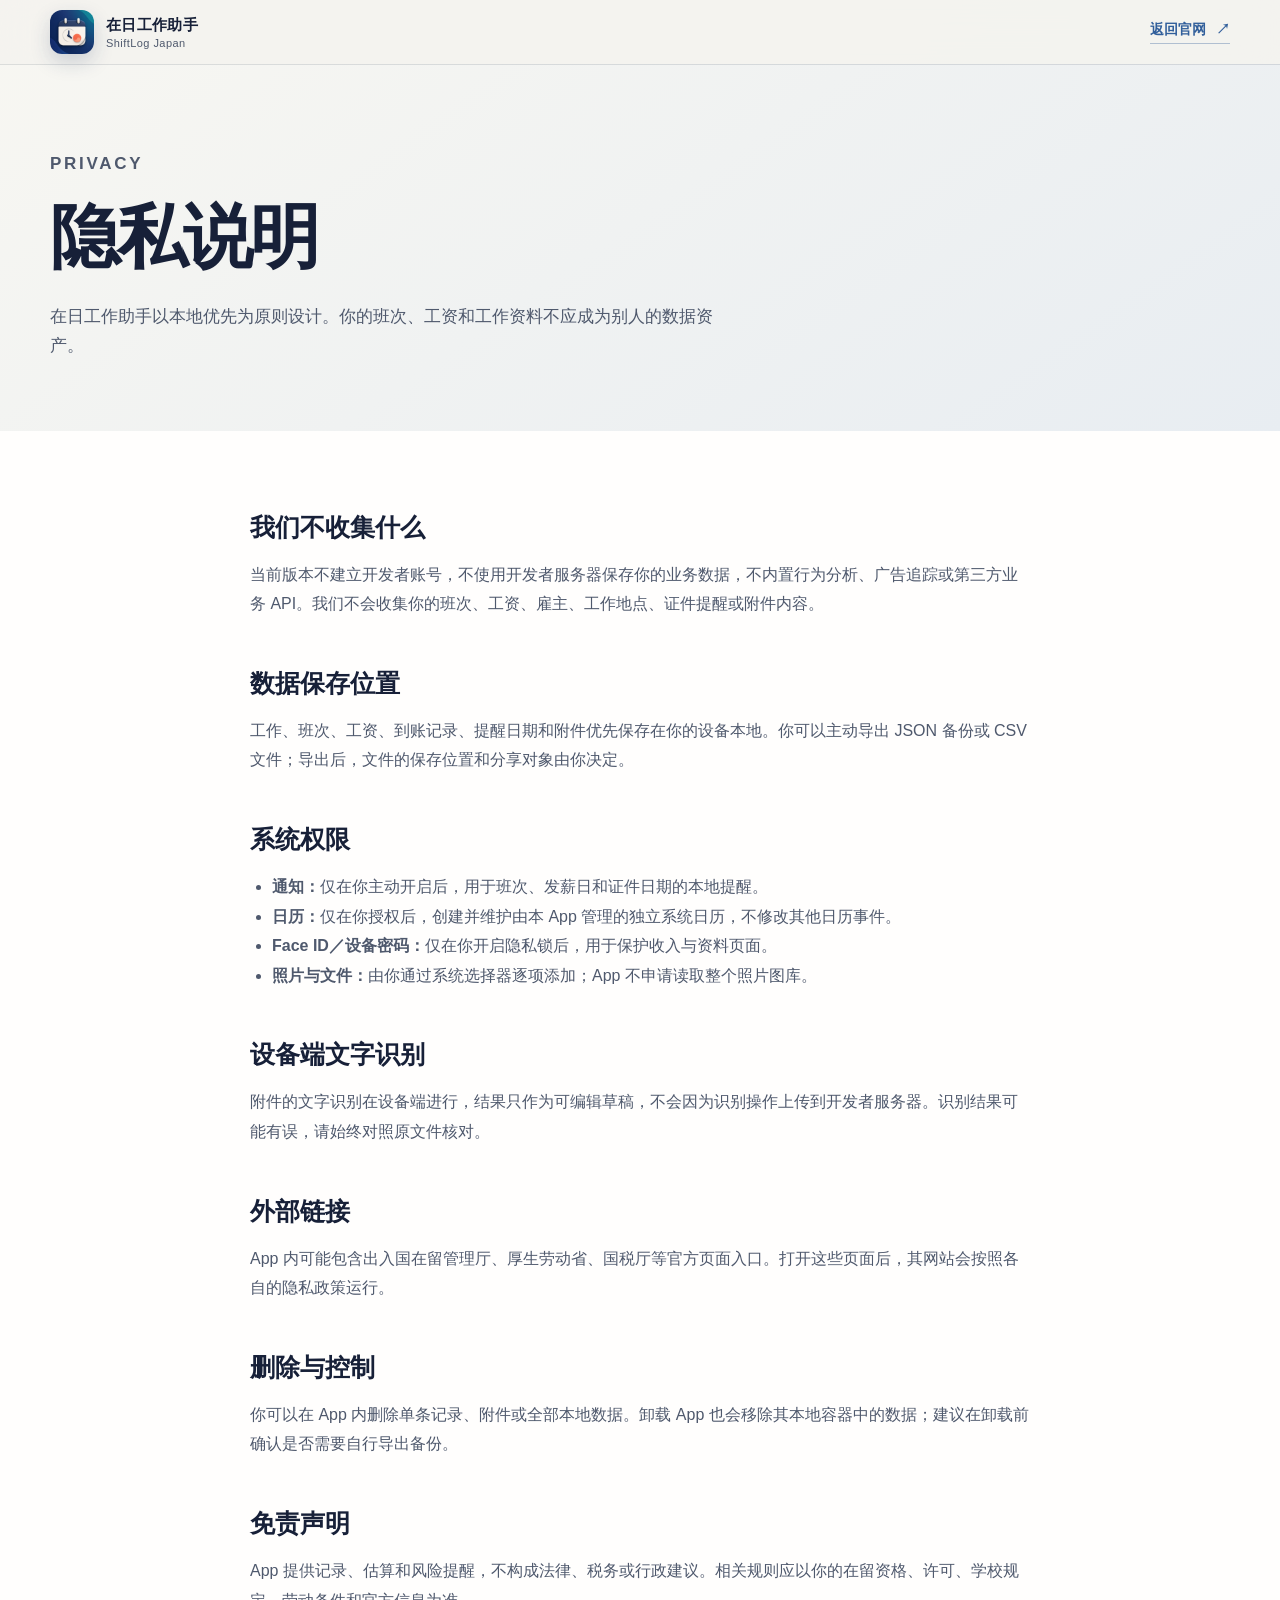
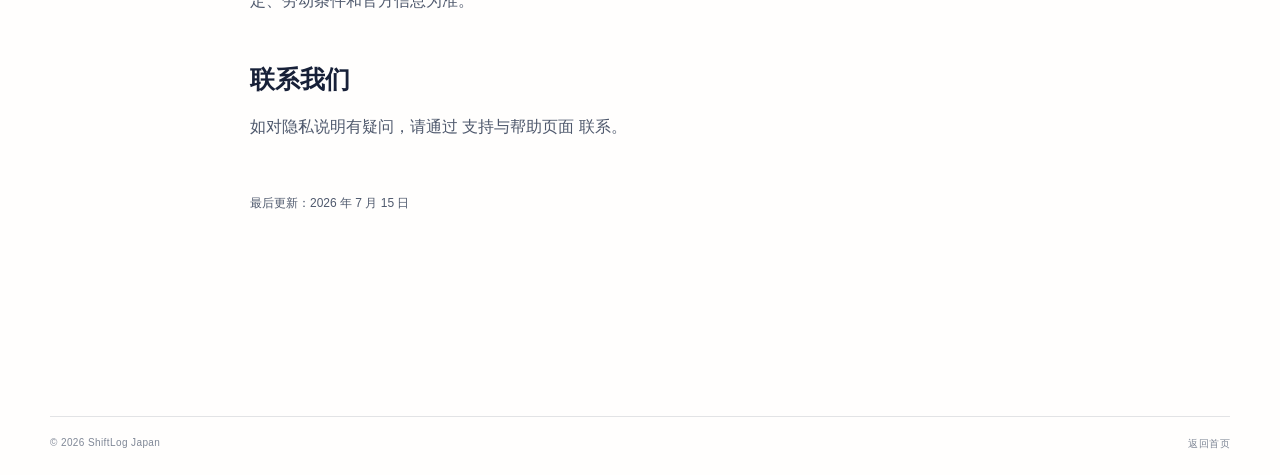
==== website/privacy.html @ 6d545848 "Add GitHub Pages product website" ====
<!doctype html>
<html lang="zh-CN">
<head>
  <meta charset="utf-8"><meta name="viewport" content="width=device-width, initial-scale=1">
  <meta name="theme-color" content="#f4f3ee"><meta name="description" content="在日工作助手隐私说明">
  <title>隐私说明 · 在日工作助手</title>
  <link rel="icon" href="assets/app-icon.png"><link rel="stylesheet" href="styles.css">
</head>
<body class="legal-page">
  <header class="site-header scrolled">
    <div class="nav-wrap"><a class="brand" href="index.html"><img src="assets/app-icon.png" alt="" width="44" height="44"><span><strong>在日工作助手</strong><small>ShiftLog Japan</small></span></a><a class="text-link" href="index.html">返回官网 <span aria-hidden="true">↗</span></a></div>
  </header>
  <main>
    <section class="legal-hero"><div class="shell"><p class="section-kicker">Privacy</p><h1>隐私说明</h1><p>在日工作助手以本地优先为原则设计。你的班次、工资和工作资料不应成为别人的数据资产。</p></div></section>
    <article class="legal-content">
      <section><h2>我们不收集什么</h2><p>当前版本不建立开发者账号，不使用开发者服务器保存你的业务数据，不内置行为分析、广告追踪或第三方业务 API。我们不会收集你的班次、工资、雇主、工作地点、证件提醒或附件内容。</p></section>
      <section><h2>数据保存位置</h2><p>工作、班次、工资、到账记录、提醒日期和附件优先保存在你的设备本地。你可以主动导出 JSON 备份或 CSV 文件；导出后，文件的保存位置和分享对象由你决定。</p></section>
      <section><h2>系统权限</h2><ul><li><strong>通知：</strong>仅在你主动开启后，用于班次、发薪日和证件日期的本地提醒。</li><li><strong>日历：</strong>仅在你授权后，创建并维护由本 App 管理的独立系统日历，不修改其他日历事件。</li><li><strong>Face ID／设备密码：</strong>仅在你开启隐私锁后，用于保护收入与资料页面。</li><li><strong>照片与文件：</strong>由你通过系统选择器逐项添加；App 不申请读取整个照片图库。</li></ul></section>
      <section><h2>设备端文字识别</h2><p>附件的文字识别在设备端进行，结果只作为可编辑草稿，不会因为识别操作上传到开发者服务器。识别结果可能有误，请始终对照原文件核对。</p></section>
      <section><h2>外部链接</h2><p>App 内可能包含出入国在留管理厅、厚生劳动省、国税厅等官方页面入口。打开这些页面后，其网站会按照各自的隐私政策运行。</p></section>
      <section><h2>删除与控制</h2><p>你可以在 App 内删除单条记录、附件或全部本地数据。卸载 App 也会移除其本地容器中的数据；建议在卸载前确认是否需要自行导出备份。</p></section>
      <section><h2>免责声明</h2><p>App 提供记录、估算和风险提醒，不构成法律、税务或行政建议。相关规则应以你的在留资格、许可、学校规定、劳动条件和官方信息为准。</p></section>
      <section><h2>联系我们</h2><p>如对隐私说明有疑问，请通过 <a href="support.html">支持与帮助页面</a> 联系。</p></section>
      <p class="legal-date">最后更新：2026 年 7 月 15 日</p>
    </article>
  </main>
  <footer class="site-footer"><div class="shell footer-bottom"><span>© 2026 ShiftLog Japan</span><a href="index.html">返回首页</a></div></footer>
</body>
</html>
---- website/styles.css ----
:root {
  --ink: #172038;
  --ink-soft: #4f596d;
  --paper: #f4f3ee;
  --white: #fffefd;
  --blue: #315f9b;
  --blue-deep: #173665;
  --blue-pale: #dfe7f1;
  --coral: #ee725a;
  --aqua: #4bb5b2;
  --line: rgba(23, 32, 56, .12);
  --shadow: 0 24px 60px rgba(27, 48, 80, .13);
  --radius-lg: 40px;
  --radius-md: 26px;
  --shell: min(1180px, calc(100% - 48px));
}

* { box-sizing: border-box; }
html { scroll-behavior: smooth; }
body {
  margin: 0;
  background: var(--paper);
  color: var(--ink);
  font-family: -apple-system, BlinkMacSystemFont, "SF Pro Display", "PingFang SC", "Hiragino Sans GB", "Yu Gothic", "Noto Sans CJK JP", sans-serif;
  -webkit-font-smoothing: antialiased;
  overflow-x: hidden;
}
body.nav-open { overflow: hidden; }
a { color: inherit; text-decoration: none; }
button { font: inherit; }
img { max-width: 100%; height: auto; display: block; }
.shell { width: var(--shell); margin-inline: auto; }
.section { padding: 116px 0; }
.sr-only { position: absolute; width: 1px; height: 1px; padding: 0; margin: -1px; overflow: hidden; clip: rect(0,0,0,0); white-space: nowrap; border: 0; }
.skip-link { position: fixed; z-index: 200; left: 16px; top: -100px; padding: 12px 16px; background: var(--ink); color: white; border-radius: 12px; transition: top .2s; }
.skip-link:focus { top: 16px; }

.site-header { position: fixed; z-index: 100; top: 0; left: 0; width: 100%; padding: 18px 0; transition: background .25s, box-shadow .25s, padding .25s; }
.site-header.scrolled { padding: 10px 0; background: rgba(244, 243, 238, .88); backdrop-filter: blur(20px); box-shadow: 0 1px 0 var(--line); }
.nav-wrap { width: var(--shell); margin: auto; display: flex; align-items: center; justify-content: space-between; }
.brand { display: inline-flex; align-items: center; gap: 12px; }
.brand img { width: 44px; height: 44px; object-fit: cover; border-radius: 12px; box-shadow: 0 8px 20px rgba(20, 47, 88, .18); }
.brand span { display: flex; flex-direction: column; }
.brand strong { font-size: 15px; letter-spacing: .02em; }
.brand small { color: var(--ink-soft); font-size: 11px; margin-top: 2px; letter-spacing: .04em; }
.nav-links { display: flex; align-items: center; gap: 30px; font-size: 14px; font-weight: 650; }
.nav-links > a { color: var(--ink-soft); transition: color .2s; }
.nav-links > a:hover { color: var(--blue); }
.language-switcher { display: flex; padding: 4px; border: 1px solid var(--line); border-radius: 999px; background: rgba(255,255,255,.55); }
.language-switcher button { border: 0; background: transparent; color: var(--ink-soft); min-width: 32px; height: 30px; border-radius: 999px; cursor: pointer; font-size: 12px; font-weight: 700; }
.language-switcher button[aria-pressed="true"] { background: var(--ink); color: white; }
.nav-toggle { display: none; width: 44px; height: 44px; border: 1px solid var(--line); border-radius: 14px; background: rgba(255,255,255,.75); align-items: center; justify-content: center; flex-direction: column; gap: 5px; }
.nav-toggle > span:not(.sr-only) { width: 18px; height: 2px; background: var(--ink); border-radius: 2px; transition: transform .2s, opacity .2s; }

.hero { position: relative; min-height: 830px; padding: 154px 0 46px; overflow: hidden; background: linear-gradient(145deg, #f8f7f2 0%, #f1f3f3 52%, #e8edf2 100%); }
.hero::after { content: ""; position: absolute; inset: auto 0 0; height: 1px; background: var(--line); }
.hero-grid { position: relative; z-index: 2; display: grid; grid-template-columns: .92fr 1.08fr; gap: 60px; align-items: center; }
.hero-copy { padding-top: 18px; }
.eyebrow { display: inline-flex; align-items: center; gap: 10px; padding: 8px 13px 8px 10px; border: 1px solid var(--line); border-radius: 999px; background: rgba(255,255,255,.58); font-size: 13px; font-weight: 700; color: var(--blue); }
.live-dot { width: 8px; height: 8px; border-radius: 50%; background: var(--coral); box-shadow: 0 0 0 5px rgba(238,114,90,.13); }
.hero h1 { margin: 28px 0 22px; max-width: 620px; font-size: clamp(52px, 6vw, 82px); line-height: 1.03; letter-spacing: -.055em; font-weight: 800; }
.hero-lead { max-width: 565px; margin: 0; color: var(--ink-soft); font-size: clamp(18px, 2vw, 21px); line-height: 1.75; }
.hero-actions { display: flex; align-items: center; gap: 28px; margin-top: 34px; }
.button { display: inline-flex; align-items: center; gap: 12px; padding: 12px 21px; border-radius: 17px; }
.button-primary { color: white; background: var(--ink); box-shadow: 0 12px 28px rgba(23,32,56,.22); transition: transform .2s, box-shadow .2s; }
.button-primary:hover { transform: translateY(-2px); box-shadow: 0 16px 32px rgba(23,32,56,.28); }
.button-icon { font-size: 30px; line-height: 1; }
.button span:nth-child(2) { display: flex; flex-direction: column; }
.button small { font-size: 10px; opacity: .7; }
.button strong { font-size: 15px; }
.text-link { display: inline-flex; gap: 10px; color: var(--blue); font-size: 14px; font-weight: 750; border-bottom: 1px solid rgba(49,95,155,.35); padding-bottom: 4px; }
.trust-row { display: flex; flex-wrap: wrap; gap: 17px; margin: 32px 0 0; padding: 0; list-style: none; color: var(--ink-soft); font-size: 12px; font-weight: 650; }
.trust-row li { display: flex; align-items: center; gap: 6px; }
.check { color: var(--aqua); font-size: 15px; font-weight: 900; }
.hero-visual { position: relative; height: 590px; }
.phone { position: absolute; overflow: hidden; border-radius: 36px; background: #fff; border: 7px solid #18243a; box-shadow: 0 38px 70px rgba(21,42,73,.25); }
.phone::before { content: ""; position: absolute; z-index: 3; top: 8px; left: 50%; transform: translateX(-50%); width: 70px; height: 18px; border-radius: 999px; background: #121a29; }
.phone img { width: 100%; height: 100%; object-fit: cover; }
.phone-front { z-index: 3; width: 268px; height: 582px; left: 86px; top: 3px; transform: rotate(-2deg); }
.phone-back { z-index: 2; width: 234px; height: 508px; right: 20px; top: 48px; opacity: .96; transform: rotate(7deg); }
.floating-card { position: absolute; z-index: 5; display: flex; align-items: center; gap: 11px; padding: 13px 15px; border-radius: 18px; background: rgba(255,255,255,.86); border: 1px solid rgba(255,255,255,.9); backdrop-filter: blur(18px); box-shadow: 0 18px 38px rgba(26,50,82,.18); }
.floating-card span:nth-child(2) { display: flex; flex-direction: column; gap: 3px; }
.floating-card small { color: var(--ink-soft); font-size: 10px; }
.floating-card strong { font-size: 12px; }
.floating-icon { display: grid; place-items: center; width: 32px; height: 32px; background: var(--blue-pale); color: var(--blue); border-radius: 10px; font-weight: 900; }
.card-shift { top: 105px; left: 0; }
.card-hours { right: -4px; bottom: 67px; }
.mini-ring { position: relative; display: grid; place-items: center; width: 35px; height: 35px; border-radius: 50%; background: conic-gradient(var(--coral) 0 89%, #e7e8e9 89% 100%); }
.mini-ring::after { content: ""; position: absolute; width: 27px; height: 27px; border-radius: 50%; background: white; }
.mini-ring b { position: relative; z-index: 2; font-size: 9px; }
.orbit { position: absolute; border: 1px solid rgba(49,95,155,.14); border-radius: 50%; }
.orbit-one { width: 520px; height: 520px; top: 30px; left: 30px; }
.orbit-two { width: 410px; height: 410px; top: 85px; left: 85px; }
.hero-glow { position: absolute; border-radius: 50%; filter: blur(2px); opacity: .65; }
.hero-glow-one { width: 560px; height: 560px; right: -150px; top: -200px; background: radial-gradient(circle, rgba(75,181,178,.24), transparent 68%); }
.hero-glow-two { width: 620px; height: 620px; left: -320px; bottom: -300px; background: radial-gradient(circle, rgba(49,95,155,.17), transparent 68%); }
.hero-foot { position: relative; z-index: 2; display: flex; align-items: center; gap: 24px; margin-top: 22px; color: var(--ink-soft); font-size: 12px; letter-spacing: .08em; }
.hero-foot .rule { flex: 1; height: 1px; background: var(--line); }

.section-kicker { margin: 0 0 19px; color: var(--coral); font-size: 12px; font-weight: 800; letter-spacing: .16em; text-transform: uppercase; }
.section-kicker.light { color: #8fd8d5; }
.manifesto { background: var(--white); }
.manifesto-grid { display: grid; grid-template-columns: 1fr 3fr; gap: 40px; }
.manifesto h2 { max-width: 820px; margin: 0; font-size: clamp(38px, 5vw, 62px); line-height: 1.18; letter-spacing: -.045em; }
.manifesto p:last-child { max-width: 760px; margin: 36px 0 0; color: var(--ink-soft); font-size: 18px; line-height: 1.85; }

.features { background: var(--paper); }
.section-heading { display: grid; grid-template-columns: 1.4fr .6fr; gap: 80px; align-items: end; margin-bottom: 48px; }
.section-heading h2 { max-width: 760px; margin: 0; font-size: clamp(36px, 4.5vw, 56px); line-height: 1.15; letter-spacing: -.045em; }
.section-heading > p { margin: 0 0 6px; color: var(--ink-soft); font-size: 16px; line-height: 1.75; }
.feature-grid { display: grid; grid-template-columns: 1fr 1fr; gap: 22px; }
.feature-card { position: relative; min-height: 500px; padding: 35px; border: 1px solid rgba(23,32,56,.09); border-radius: var(--radius-lg); overflow: hidden; background: rgba(255,255,255,.74); box-shadow: 0 12px 40px rgba(27,48,80,.05); }
.feature-copy { position: relative; z-index: 2; max-width: 450px; }
.feature-number { display: inline-grid; place-items: center; width: 38px; height: 28px; border-radius: 999px; background: var(--blue-pale); color: var(--blue); font-size: 11px; font-weight: 800; }
.feature-card h3 { margin: 19px 0 12px; font-size: 28px; letter-spacing: -.025em; }
.feature-card p { margin: 0; color: var(--ink-soft); font-size: 15px; line-height: 1.75; }
.calendar-art { position: absolute; width: 72%; right: -2%; bottom: -8%; padding: 24px; border-radius: 26px 0 0 0; background: #eef2f6; transform: rotate(-2deg); }
.cal-top { display: flex; justify-content: space-between; font-weight: 800; font-size: 14px; }
.cal-days, .cal-grid { display: grid; grid-template-columns: repeat(7, 1fr); gap: 10px; margin-top: 16px; text-align: center; }
.cal-days { color: #8991a0; font-size: 9px; }
.cal-grid i { width: 25px; height: 25px; margin: auto; border-radius: 9px; background: rgba(255,255,255,.78); }
.cal-grid i.job-blue { background: #90aad0; box-shadow: inset 0 -5px 0 #5c81b8; }
.cal-grid i.job-coral { background: #edb19e; box-shadow: inset 0 -5px 0 #cf7957; }
.cal-grid i.today { background: var(--ink); }
.feature-money { background: #eef2f5; }
.money-art { position: absolute; left: 35px; right: 35px; bottom: 32px; padding: 25px; border-radius: 26px; background: rgba(255,255,255,.83); }
.money-art small { color: var(--ink-soft); }
.money-art > strong { display: block; margin-top: 8px; font-size: 34px; letter-spacing: -.04em; }
.money-bars { height: 105px; display: flex; align-items: end; gap: 15px; margin-top: 16px; border-bottom: 1px solid var(--line); }
.money-bars i { flex: 1; height: var(--h); border-radius: 8px 8px 0 0; background: var(--blue); opacity: .86; }
.money-bars i:nth-child(even) { background: var(--coral); }
.money-legend { display: flex; gap: 18px; margin-top: 10px; color: var(--ink-soft); font-size: 10px; }
.money-legend span { display: flex; align-items: center; gap: 5px; }
.money-legend b { width: 7px; height: 7px; background: var(--blue); border-radius: 50%; }
.money-legend span:last-child b { background: var(--coral); }
.feature-risk { background: #e6eee9; }
.risk-art { position: absolute; left: 35px; right: 35px; bottom: 35px; padding: 26px; background: rgba(255,255,255,.78); border-radius: 26px; }
.risk-head { display: flex; align-items: baseline; justify-content: space-between; color: var(--ink-soft); font-size: 12px; }
.risk-head strong { color: var(--ink); font-size: 30px; }
.progress { height: 13px; margin: 18px 0 8px; background: #d9dedb; border-radius: 99px; overflow: hidden; }
.progress i { display: block; width: 89%; height: 100%; background: linear-gradient(90deg, var(--aqua), #eeb06c 78%, var(--coral)); border-radius: inherit; }
.risk-scale { display: flex; justify-content: space-between; color: #858d94; font-size: 9px; }
.risk-note { display: flex; align-items: center; gap: 10px; margin-top: 18px; }
.risk-note span { display: grid; place-items: center; width: 25px; height: 25px; border-radius: 50%; background: #f5dccb; color: #b85238; font-weight: 900; }
.risk-note p { color: var(--ink); font-size: 12px; font-weight: 700; }
.feature-docs { background: #f0ebe7; }
.docs-art { position: absolute; left: 50%; bottom: -14%; width: 330px; height: 250px; transform: translateX(-50%); }
.doc { position: absolute; width: 190px; height: 245px; padding: 24px; border-radius: 15px; background: white; box-shadow: var(--shadow); }
.doc span { font-size: 14px; font-weight: 800; }
.doc i { display: block; height: 6px; margin-top: 14px; border-radius: 99px; background: #e7e9ed; }
.doc i:nth-child(3) { width: 70%; }
.doc-one { left: 18px; top: 15px; transform: rotate(-8deg); }
.doc-two { right: 18px; top: 0; transform: rotate(7deg); }
.lock-mark { position: absolute; z-index: 4; display: grid; place-items: center; left: 50%; top: 92px; width: 68px; height: 68px; border-radius: 22px; transform: translateX(-50%); background: var(--ink); color: white; font-size: 29px; box-shadow: 0 14px 28px rgba(23,32,56,.25); }

.privacy { padding-top: 50px; }
.privacy-panel { display: grid; grid-template-columns: 1.05fr .95fr; gap: 76px; padding: 72px; border-radius: 52px; background: radial-gradient(circle at 80% 20%, rgba(75,181,178,.25), transparent 30%), linear-gradient(145deg, #192843, #0f1c32); color: white; box-shadow: 0 35px 80px rgba(21,38,68,.2); }
.privacy-copy h2 { margin: 0; font-size: clamp(40px, 5vw, 60px); line-height: 1.12; letter-spacing: -.045em; }
.privacy-copy > p:not(.section-kicker) { max-width: 530px; margin: 26px 0; color: rgba(255,255,255,.7); font-size: 16px; line-height: 1.8; }
.privacy-link { display: inline-flex; gap: 28px; align-items: center; padding-bottom: 5px; border-bottom: 1px solid rgba(255,255,255,.4); font-weight: 700; font-size: 14px; }
.privacy-list { display: grid; grid-template-columns: 1fr 1fr; gap: 14px; align-content: center; }
.privacy-list > div { display: flex; align-items: center; gap: 13px; min-height: 115px; padding: 20px; border: 1px solid rgba(255,255,255,.11); border-radius: 24px; background: rgba(255,255,255,.07); backdrop-filter: blur(12px); }
.privacy-symbol { display: grid; place-items: center; flex: 0 0 38px; width: 38px; height: 38px; border-radius: 12px; background: rgba(143,216,213,.14); color: #8fd8d5; font-size: 20px; font-weight: 800; }
.privacy-list p { display: flex; flex-direction: column; gap: 5px; margin: 0; }
.privacy-list strong { font-size: 14px; }
.privacy-list small { color: rgba(255,255,255,.55); font-size: 11px; line-height: 1.4; }

.screens { overflow: hidden; }
.screenshot-track { display: flex; gap: 24px; overflow-x: auto; scroll-snap-type: x mandatory; scrollbar-width: none; padding: 16px max(24px, calc((100vw - 1180px) / 2)) 50px; margin-inline: calc((100vw - 100%) / -2); }
.screenshot-track::-webkit-scrollbar { display: none; }
.screenshot-card { flex: 0 0 250px; height: 525px; padding: 14px 14px 0; border: 1px solid var(--line); border-radius: 34px; overflow: hidden; scroll-snap-align: center; background: #e8ebef; cursor: zoom-in; text-align: left; box-shadow: 0 16px 38px rgba(24,45,74,.11); transition: transform .25s; }
.screenshot-card:hover { transform: translateY(-7px); }
.screenshot-card span { display: block; padding: 6px 5px 14px; color: var(--ink-soft); font-size: 12px; font-weight: 800; }
.screenshot-card img { width: 100%; height: auto; aspect-ratio: 1206 / 2622; border-radius: 24px 24px 0 0; }
.screenshot-card:nth-child(2), .screenshot-card:nth-child(4) { margin-top: 40px; }
.drag-hint { margin: 0; color: var(--ink-soft); font-size: 12px; text-align: center; }
.image-dialog { width: min(430px, calc(100% - 30px)); max-height: 90vh; padding: 0; border: 0; border-radius: 30px; overflow: hidden; background: #111b2d; box-shadow: 0 30px 90px rgba(0,0,0,.4); }
.image-dialog::backdrop { background: rgba(10,18,32,.72); backdrop-filter: blur(10px); }
.image-dialog img { width: 100%; max-height: 90vh; object-fit: contain; }
.dialog-close { position: absolute; z-index: 2; top: 13px; right: 13px; display: grid; place-items: center; width: 40px; height: 40px; border: 0; border-radius: 50%; background: rgba(17,27,45,.75); color: white; font-size: 24px; cursor: pointer; }

.languages { padding-top: 50px; }
.language-panel { display: grid; grid-template-columns: 1.2fr .8fr; gap: 60px; align-items: center; padding: 55px 60px; border: 1px solid var(--line); border-radius: 36px; background: rgba(255,255,255,.65); }
.language-panel h2 { margin: 0; font-size: clamp(32px, 4vw, 48px); letter-spacing: -.035em; }
.language-panel > p { margin: 0; color: var(--ink-soft); font-size: 16px; line-height: 1.8; }

.download { padding-top: 20px; }
.download-panel { position: relative; display: grid; grid-template-columns: 150px 1fr .9fr; gap: 38px; align-items: center; padding: 60px; overflow: hidden; border-radius: 48px; background: linear-gradient(135deg, #244d89 0%, #173765 55%, #132845 100%); color: white; box-shadow: 0 30px 70px rgba(24,54,96,.24); }
.download-panel::after { content: ""; position: absolute; width: 400px; height: 400px; border: 1px solid rgba(255,255,255,.08); border-radius: 50%; right: -230px; top: -230px; box-shadow: 0 0 0 70px rgba(255,255,255,.025), 0 0 0 140px rgba(255,255,255,.02); }
.download-icon { width: 142px; height: auto; aspect-ratio: 1; object-fit: cover; flex-shrink: 0; border-radius: 34px; box-shadow: 0 22px 40px rgba(0,0,0,.24); }
.download-copy h2 { margin: 0; font-size: clamp(32px, 4vw, 46px); line-height: 1.15; letter-spacing: -.04em; }
.download-copy > p:last-child { margin: 18px 0 0; color: rgba(255,255,255,.66); line-height: 1.7; }
.platforms { position: relative; z-index: 2; display: grid; gap: 12px; }
.platform-card { display: grid; grid-template-columns: 44px 1fr auto; align-items: center; gap: 12px; min-height: 78px; padding: 14px 15px; border: 1px solid rgba(255,255,255,.13); border-radius: 22px; background: rgba(255,255,255,.09); }
.platform-icon { display: grid; place-items: center; width: 44px; height: 44px; border-radius: 13px; background: rgba(255,255,255,.13); font-size: 24px; }
.android-mark { color: #8fd8d5; }
.platform-card > span:nth-child(2) { display: flex; flex-direction: column; gap: 3px; }
.platform-card small { color: rgba(255,255,255,.55); }
.platform-card strong { font-size: 15px; }
.platform-card i { padding: 5px 8px; border-radius: 99px; background: rgba(143,216,213,.13); color: #a5e2df; font-size: 9px; font-style: normal; font-weight: 800; }
.platform-ios i { background: rgba(255,255,255,.11); color: rgba(255,255,255,.7); }

.site-footer { padding: 70px 0 24px; background: var(--white); }
.footer-grid { display: grid; grid-template-columns: 1fr auto; gap: 40px; padding-bottom: 50px; }
.footer-brand { margin-bottom: 18px; }
.footer-grid > div:first-child > p { max-width: 460px; margin: 0; color: var(--ink-soft); font-size: 12px; line-height: 1.7; }
.footer-links { display: flex; gap: 30px; align-items: start; padding-top: 12px; color: var(--ink-soft); font-size: 13px; font-weight: 700; }
.footer-links a:hover { color: var(--blue); }
.footer-bottom { display: flex; justify-content: space-between; padding-top: 20px; border-top: 1px solid var(--line); color: #7f8796; font-size: 10px; letter-spacing: .04em; }

.reveal { opacity: 0; transform: translateY(20px); transition: opacity .7s ease, transform .7s ease; }
.reveal.is-visible { opacity: 1; transform: none; }

.legal-page { background: var(--white); }
.legal-hero { padding: 150px 0 70px; background: linear-gradient(145deg, #f8f7f2, #e8edf2); }
.legal-hero h1 { margin: 12px 0 18px; font-size: clamp(42px, 6vw, 70px); letter-spacing: -.05em; }
.legal-hero p { max-width: 680px; margin: 0; color: var(--ink-soft); font-size: 17px; line-height: 1.7; }
.legal-content { width: min(780px, calc(100% - 48px)); margin: 0 auto; padding: 80px 0 120px; }
.legal-content section { margin-bottom: 48px; }
.legal-content h2 { margin: 0 0 14px; font-size: 25px; }
.legal-content p, .legal-content li { color: var(--ink-soft); line-height: 1.85; }
.legal-content ul { padding-left: 22px; }
.legal-date { margin-top: 50px; color: #808796; font-size: 12px; }
.support-box { margin: 35px 0; padding: 28px; border: 1px solid var(--line); border-radius: 24px; background: var(--paper); }
.support-box a { color: var(--blue); font-weight: 750; }

@media (max-width: 980px) {
  :root { --shell: min(100% - 36px, 760px); }
  .section { padding: 90px 0; }
  .nav-toggle { display: flex; }
  .nav-links { position: fixed; inset: 76px 18px auto; display: flex; flex-direction: column; align-items: stretch; gap: 0; padding: 16px; border: 1px solid var(--line); border-radius: 24px; background: rgba(248,247,243,.97); backdrop-filter: blur(20px); box-shadow: var(--shadow); opacity: 0; pointer-events: none; transform: translateY(-12px); transition: opacity .2s, transform .2s; }
  .nav-links.is-open { opacity: 1; pointer-events: auto; transform: none; }
  .nav-links > a { padding: 14px 10px; border-bottom: 1px solid var(--line); }
  .language-switcher { margin-top: 14px; justify-content: center; }
  .hero { min-height: auto; padding-top: 130px; }
  .hero-grid { grid-template-columns: 1fr; }
  .hero-copy { text-align: center; }
  .hero-lead { margin-inline: auto; }
  .hero-actions, .trust-row { justify-content: center; }
  .hero-visual { width: min(590px, 100%); margin: auto; }
  .manifesto-grid { grid-template-columns: 1fr; gap: 18px; }
  .section-heading { grid-template-columns: 1fr; gap: 20px; }
  .feature-grid { grid-template-columns: 1fr; }
  .privacy-panel { grid-template-columns: 1fr; padding: 54px; }
  .language-panel { grid-template-columns: 1fr; gap: 25px; }
  .download-panel { grid-template-columns: 120px 1fr; }
  .download-icon { width: 112px; }
  .platforms { grid-column: 1 / -1; grid-template-columns: 1fr 1fr; }
}

@media (max-width: 640px) {
  :root { --shell: calc(100% - 30px); --radius-lg: 30px; }
  .section { padding: 74px 0; }
  .brand img { width: 39px; height: 39px; border-radius: 11px; }
  .brand strong { font-size: 14px; }
  .hero { padding-top: 115px; }
  .hero h1 { font-size: 51px; }
  .hero-lead { font-size: 17px; }
  .hero-actions { flex-direction: column; gap: 18px; }
  .trust-row { gap: 12px; }
  .hero-visual { height: 480px; margin-top: -12px; }
  .phone-front { width: 210px; height: 456px; left: calc(50% - 120px); }
  .phone-back { width: 180px; height: 391px; right: calc(50% - 194px); }
  .phone { border-width: 5px; border-radius: 29px; }
  .phone::before { width: 55px; height: 14px; top: 6px; }
  .orbit-one { width: 390px; height: 390px; left: calc(50% - 195px); }
  .orbit-two { display: none; }
  .floating-card { padding: 10px 12px; }
  .card-shift { top: 80px; left: -6px; }
  .card-hours { right: -7px; bottom: 45px; }
  .floating-card strong { font-size: 10px; }
  .hero-foot { margin-top: 10px; }
  .manifesto h2, .section-heading h2 { font-size: 37px; }
  .manifesto p:last-child { margin-top: 24px; font-size: 16px; }
  .feature-card { min-height: 480px; padding: 28px; }
  .feature-card h3 { font-size: 25px; }
  .money-art, .risk-art { left: 24px; right: 24px; bottom: 24px; }
  .calendar-art { width: 88%; }
  .privacy { padding-top: 15px; }
  .privacy-panel { gap: 42px; padding: 38px 24px; border-radius: 34px; }
  .privacy-copy h2 { font-size: 38px; }
  .privacy-list { grid-template-columns: 1fr; }
  .privacy-list > div { min-height: 86px; }
  .screenshot-card { flex-basis: 220px; height: 465px; }
  .language-panel { padding: 38px 26px; }
  .language-panel h2 { font-size: 32px; }
  .download { padding-top: 0; }
  .download-panel { grid-template-columns: 1fr; padding: 38px 24px; text-align: center; border-radius: 34px; }
  .download-icon { width: 100px; margin: auto; }
  .platforms { grid-column: auto; grid-template-columns: 1fr; text-align: left; }
  .footer-grid { grid-template-columns: 1fr; }
  .footer-links { flex-wrap: wrap; }
  .footer-bottom { gap: 15px; flex-direction: column; }
}

@media (prefers-reduced-motion: reduce) {
  html { scroll-behavior: auto; }
  *, *::before, *::after { animation-duration: .01ms !important; animation-iteration-count: 1 !important; transition-duration: .01ms !important; }
  .reveal { opacity: 1; transform: none; }
}
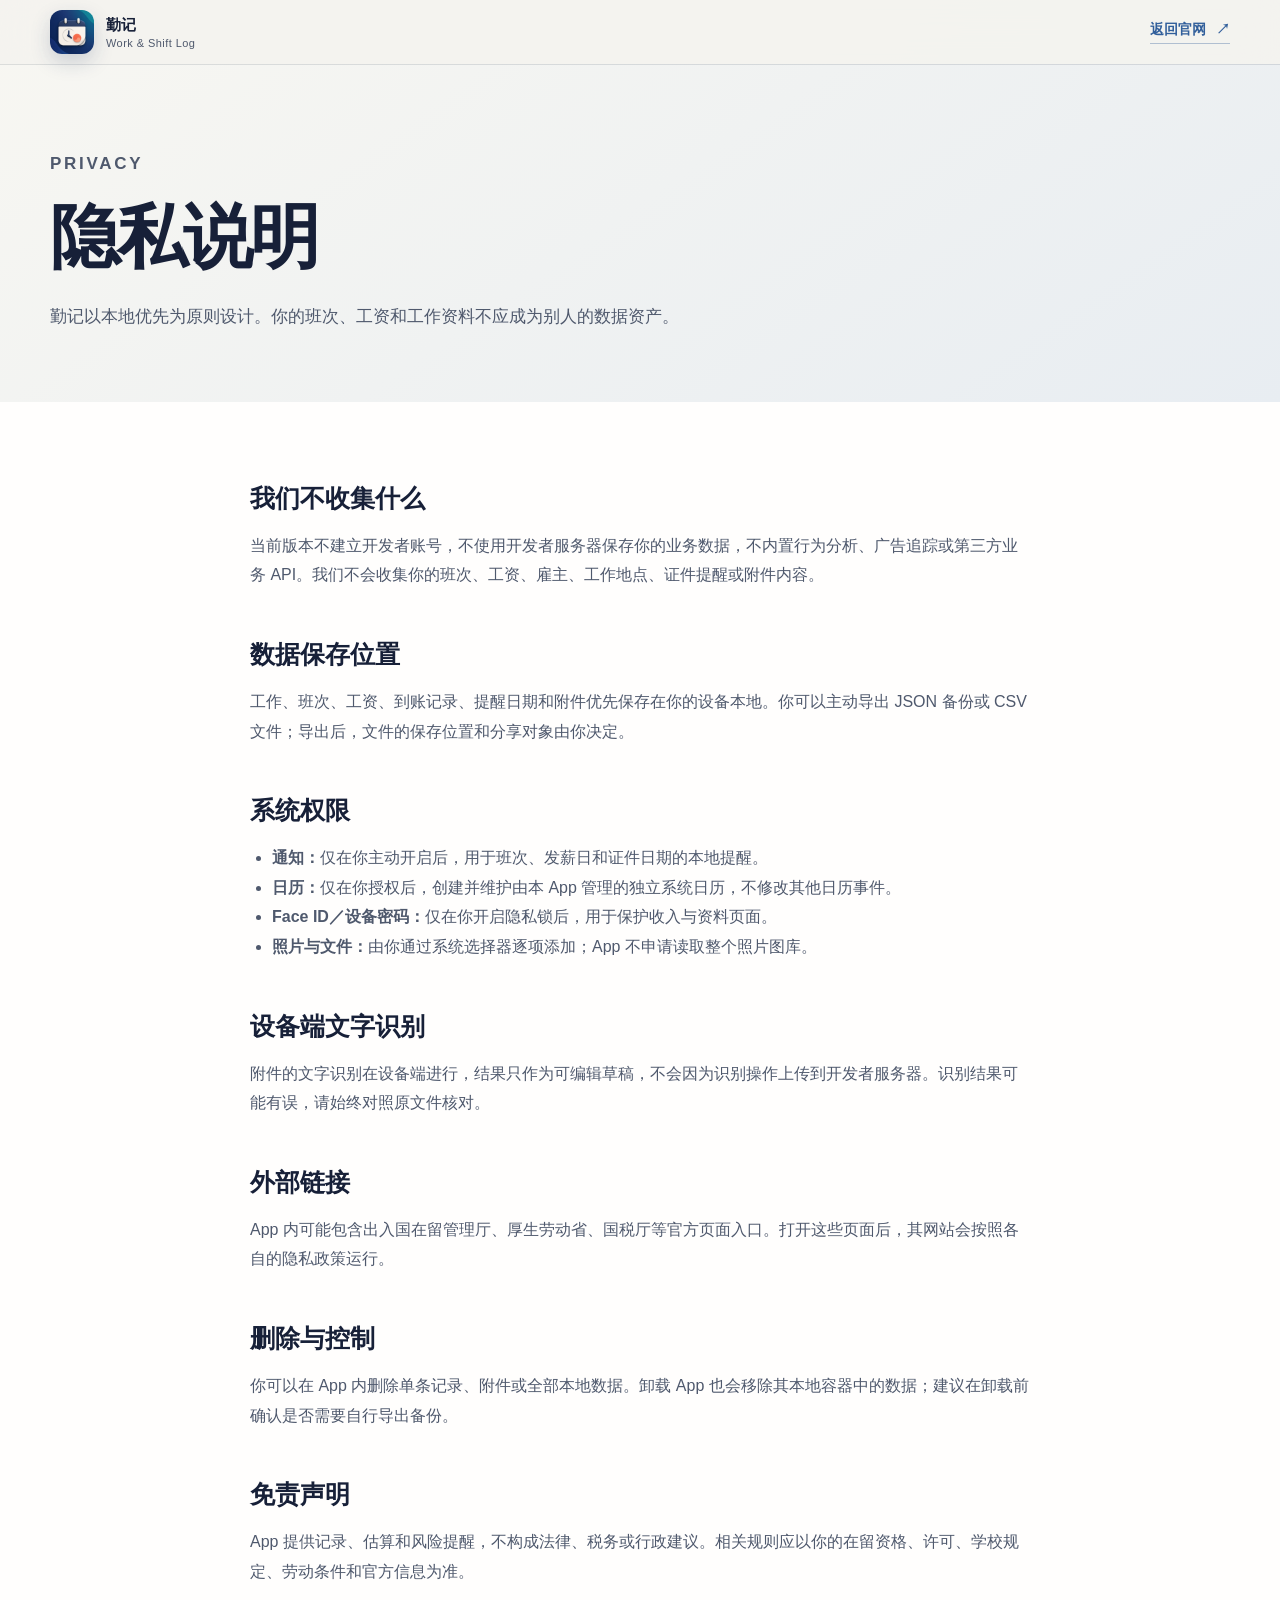
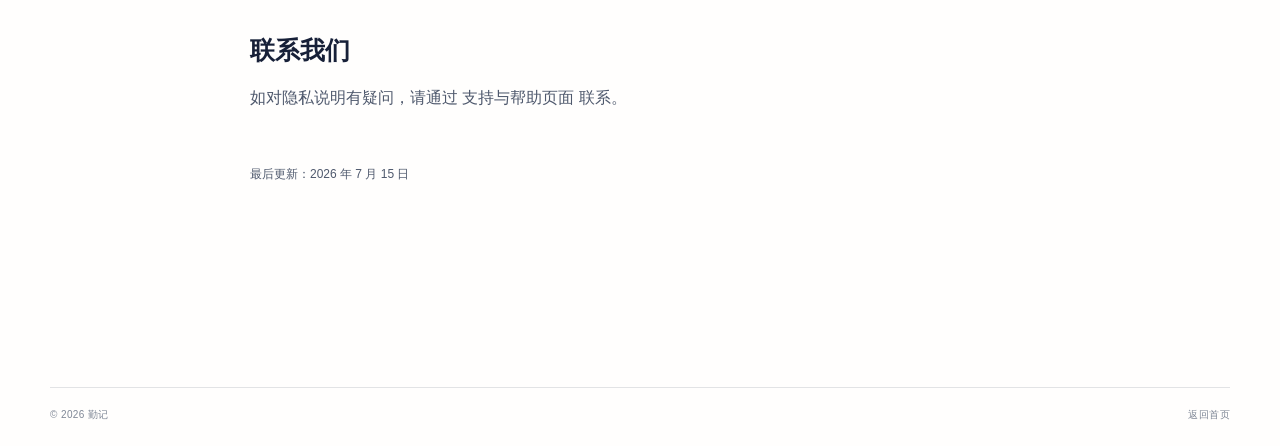
==== commit 8fd3fe11: "feat: rename app to 勤记" ====
--- a/website/privacy.html
+++ b/website/privacy.html
@@ -2,16 +2,16 @@
 <html lang="zh-CN">
 <head>
   <meta charset="utf-8"><meta name="viewport" content="width=device-width, initial-scale=1">
-  <meta name="theme-color" content="#f4f3ee"><meta name="description" content="在日工作助手隐私说明">
-  <title>隐私说明 · 在日工作助手</title>
+  <meta name="theme-color" content="#f4f3ee"><meta name="description" content="勤记隐私说明">
+  <title>隐私说明 · 勤记</title>
   <link rel="icon" href="assets/app-icon.png"><link rel="stylesheet" href="styles.css">
 </head>
 <body class="legal-page">
   <header class="site-header scrolled">
-    <div class="nav-wrap"><a class="brand" href="index.html"><img src="assets/app-icon.png" alt="" width="44" height="44"><span><strong>在日工作助手</strong><small>ShiftLog Japan</small></span></a><a class="text-link" href="index.html">返回官网 <span aria-hidden="true">↗</span></a></div>
+    <div class="nav-wrap"><a class="brand" href="index.html"><img src="assets/app-icon.png" alt="" width="44" height="44"><span><strong>勤记</strong><small>Work &amp; Shift Log</small></span></a><a class="text-link" href="index.html">返回官网 <span aria-hidden="true">↗</span></a></div>
   </header>
   <main>
-    <section class="legal-hero"><div class="shell"><p class="section-kicker">Privacy</p><h1>隐私说明</h1><p>在日工作助手以本地优先为原则设计。你的班次、工资和工作资料不应成为别人的数据资产。</p></div></section>
+    <section class="legal-hero"><div class="shell"><p class="section-kicker">Privacy</p><h1>隐私说明</h1><p>勤记以本地优先为原则设计。你的班次、工资和工作资料不应成为别人的数据资产。</p></div></section>
     <article class="legal-content">
       <section><h2>我们不收集什么</h2><p>当前版本不建立开发者账号，不使用开发者服务器保存你的业务数据，不内置行为分析、广告追踪或第三方业务 API。我们不会收集你的班次、工资、雇主、工作地点、证件提醒或附件内容。</p></section>
       <section><h2>数据保存位置</h2><p>工作、班次、工资、到账记录、提醒日期和附件优先保存在你的设备本地。你可以主动导出 JSON 备份或 CSV 文件；导出后，文件的保存位置和分享对象由你决定。</p></section>
@@ -24,6 +24,6 @@
       <p class="legal-date">最后更新：2026 年 7 月 15 日</p>
     </article>
   </main>
-  <footer class="site-footer"><div class="shell footer-bottom"><span>© 2026 ShiftLog Japan</span><a href="index.html">返回首页</a></div></footer>
+  <footer class="site-footer"><div class="shell footer-bottom"><span>© 2026 勤记</span><a href="index.html">返回首页</a></div></footer>
 </body>
 </html>
